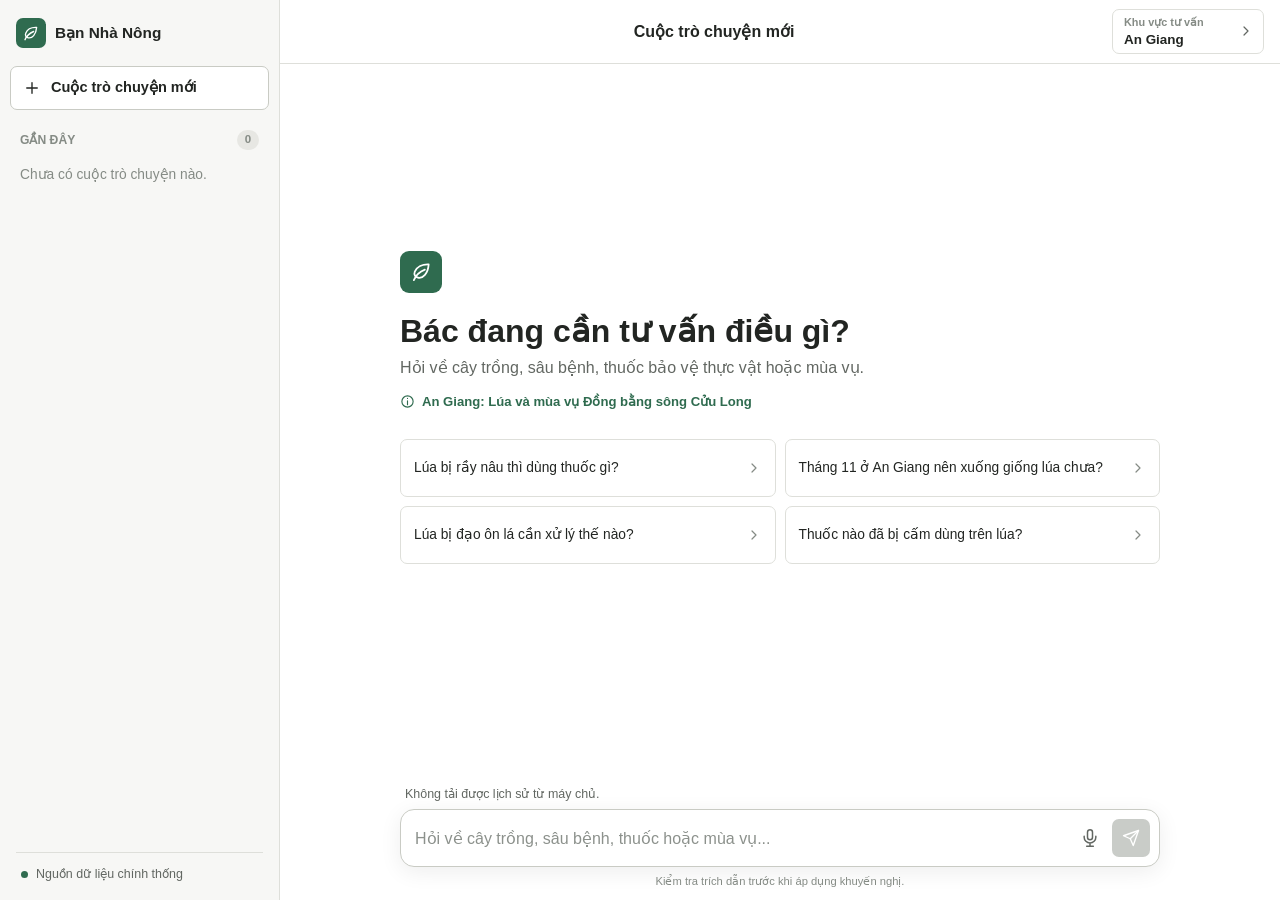
==== app/web/index.html @ ebe7b95b "Bạn Nhà Nông — public snapshot (code only; dữ liệu private phân phối riêng)" ====
<!doctype html>
<html lang="vi" data-region="an_giang">
<head>
  <meta charset="utf-8" />
  <meta name="viewport" content="width=device-width, initial-scale=1, viewport-fit=cover" />
  <meta name="theme-color" content="#ffffff" />
  <meta name="description" content="Bạn Nhà Nông - trợ lý nông nghiệp dựa trên nguồn chính thống." />
  <title>Bạn Nhà Nông</title>
  <link rel="manifest" href="manifest.webmanifest" />
  <link rel="icon" href="icon.svg" type="image/svg+xml" />
  <link rel="stylesheet" href="app.css" />
</head>
<body>
  <svg class="icon-sprite" aria-hidden="true">
    <symbol id="icon-panel" viewBox="0 0 24 24"><rect x="3" y="3" width="18" height="18" rx="2"/><path d="M9 3v18"/></symbol>
    <symbol id="icon-plus" viewBox="0 0 24 24"><path d="M12 5v14M5 12h14"/></symbol>
    <symbol id="icon-close" viewBox="0 0 24 24"><path d="m6 6 12 12M18 6 6 18"/></symbol>
    <symbol id="icon-edit" viewBox="0 0 24 24"><path d="M12 20h9"/><path d="M16.5 3.5a2.1 2.1 0 0 1 3 3L8 18l-4 1 1-4Z"/></symbol>
    <symbol id="icon-trash" viewBox="0 0 24 24"><path d="M3 6h18M8 6V4h8v2M19 6l-1 14H6L5 6M10 11v5M14 11v5"/></symbol>
    <symbol id="icon-chevron" viewBox="0 0 24 24"><path d="m9 18 6-6-6-6"/></symbol>
    <symbol id="icon-check" viewBox="0 0 24 24"><path d="m5 12 4 4L19 6"/></symbol>
    <symbol id="icon-send" viewBox="0 0 24 24"><path d="m22 2-7 20-4-9-9-4Z"/><path d="M22 2 11 13"/></symbol>
    <symbol id="icon-mic" viewBox="0 0 24 24"><rect x="9" y="2" width="6" height="12" rx="3"/><path d="M5 10v1a7 7 0 0 0 14 0v-1M12 18v4M8 22h8"/></symbol>
    <symbol id="icon-clock" viewBox="0 0 24 24"><circle cx="12" cy="12" r="9"/><path d="M12 7v5l3 2"/></symbol>
    <symbol id="icon-external" viewBox="0 0 24 24"><path d="M14 4h6v6M20 4 10 14"/><path d="M18 13v6a1 1 0 0 1-1 1H5a1 1 0 0 1-1-1V7a1 1 0 0 1 1-1h6"/></symbol>
    <symbol id="icon-more" viewBox="0 0 24 24"><circle cx="5" cy="12" r="1" fill="currentColor" stroke="none"/><circle cx="12" cy="12" r="1" fill="currentColor" stroke="none"/><circle cx="19" cy="12" r="1" fill="currentColor" stroke="none"/></symbol>
    <symbol id="icon-leaf" viewBox="0 0 24 24"><path d="M19.5 4.5C13 4.2 7.1 7 5 12.2c-1.2 3 .4 5.6 3.3 6.2 5.2 1.1 10.5-4.3 11.2-13.9Z"/><path d="M4 21c2.2-5.3 6-8.8 11.5-11"/></symbol>
    <symbol id="icon-info" viewBox="0 0 24 24"><circle cx="12" cy="12" r="9"/><path d="M12 11v6M12 7h.01"/></symbol>
    <symbol id="icon-stop" viewBox="0 0 24 24"><rect x="7" y="7" width="10" height="10" rx="1" fill="currentColor" stroke="none"/></symbol>
  </svg>

  <div class="app-shell">
    <aside class="sidebar" id="sidebar" aria-label="Lịch sử trò chuyện">
      <div class="sidebar-head">
        <a class="brand" href="#" id="brandHome" aria-label="Bạn Nhà Nông - trang chính">
          <span class="brand-mark"><svg><use href="#icon-leaf"></use></svg></span>
          <span>Bạn Nhà Nông</span>
        </a>
        <button class="icon-btn sidebar-close" id="sidebarClose" type="button" aria-label="Đóng lịch sử" title="Đóng">
          <svg><use href="#icon-close"></use></svg>
        </button>
      </div>

      <button type="button" class="new-chat-btn" id="newChatBtn">
        <svg><use href="#icon-plus"></use></svg>
        <span>Cuộc trò chuyện mới</span>
      </button>

      <div class="history-head">
        <span>Gần đây</span>
        <span class="history-count" id="historyCount">0</span>
      </div>
      <nav class="conversation-list" id="conversationList" aria-label="Các cuộc trò chuyện đã lưu"></nav>

      <div class="sidebar-foot">
        <span class="source-dot" aria-hidden="true"></span>
        <span>Nguồn dữ liệu chính thống</span>
      </div>
    </aside>
    <button class="sidebar-scrim" id="sidebarScrim" type="button" aria-label="Đóng lịch sử" tabindex="-1"></button>

    <section class="main-panel">
      <header class="chat-header">
        <button class="icon-btn sidebar-open" id="sidebarOpen" type="button" aria-label="Mở lịch sử" title="Lịch sử trò chuyện">
          <svg><use href="#icon-panel"></use></svg>
        </button>

        <div class="title-wrap">
          <button class="conversation-title-btn" id="conversationTitleBtn" type="button" title="Đổi tên cuộc trò chuyện">
            <span id="conversationTitle">Cuộc trò chuyện mới</span>
            <svg><use href="#icon-edit"></use></svg>
          </button>
          <form class="title-edit" id="titleEdit" hidden>
            <label class="sr-only" for="titleInput">Tên cuộc trò chuyện</label>
            <input id="titleInput" maxlength="60" autocomplete="off" />
            <button class="icon-btn" type="submit" aria-label="Lưu tên"><svg><use href="#icon-check"></use></svg></button>
          </form>
        </div>

        <details class="region-menu" id="regionMenu">
          <summary aria-label="Chọn khu vực tư vấn">
            <span class="region-summary-copy">
              <span class="region-label">Khu vực tư vấn</span>
              <strong id="regionName">An Giang</strong>
            </span>
            <svg><use href="#icon-chevron"></use></svg>
          </summary>
          <div class="region-popover">
            <div class="popover-title">
              <svg><use href="#icon-info"></use></svg>
              <div>
                <strong>Khu vực tư vấn</strong>
                <p>Dùng để chọn đúng cây trồng, mùa vụ và nguồn địa phương.</p>
              </div>
            </div>
            <div class="region-options" role="radiogroup" aria-label="Khu vực tư vấn">
              <button type="button" class="region-option is-active" data-region-btn="an_giang" role="radio" aria-checked="true">
                <span><strong>An Giang</strong><small>Lúa và mùa vụ Đồng bằng sông Cửu Long</small></span>
                <svg><use href="#icon-check"></use></svg>
              </button>
              <button type="button" class="region-option" data-region-btn="dak_lak" role="radio" aria-checked="false">
                <span><strong>Đắk Lắk</strong><small>Cà phê, sầu riêng và mùa vụ Tây Nguyên</small></span>
                <svg><use href="#icon-check"></use></svg>
              </button>
            </div>
          </div>
        </details>
      </header>

      <main class="chat" id="chat" aria-live="polite" aria-label="Hội thoại với trợ lý"></main>

      <footer class="composer-wrap">
        <p class="status-line" id="statusLine" role="status" aria-live="polite"></p>
        <form class="composer" id="composer">
          <label class="sr-only" for="textInput">Nhập câu hỏi</label>
          <textarea id="textInput" rows="1" maxlength="2000" placeholder="Hỏi về cây trồng, sâu bệnh, thuốc hoặc mùa vụ..." autocomplete="off"></textarea>
          <div class="composer-actions">
            <button type="button" id="micBtn" class="composer-icon-btn" aria-label="Giữ để nói" title="Giữ để nói">
              <svg class="mic-default"><use href="#icon-mic"></use></svg>
              <svg class="mic-recording"><use href="#icon-stop"></use></svg>
            </button>
            <button type="submit" id="sendTextBtn" class="send-btn" aria-label="Gửi câu hỏi" title="Gửi">
              <svg><use href="#icon-send"></use></svg>
            </button>
          </div>
        </form>
        <p class="composer-note">Kiểm tra trích dẫn trước khi áp dụng khuyến nghị.</p>
      </footer>
    </section>
  </div>

  <script src="app.js"></script>
</body>
</html>
---- app/web/app.css ----
:root {
  --bg: #ffffff;
  --sidebar: #f7f7f5;
  --surface: #ffffff;
  --surface-hover: #efefec;
  --surface-active: #e8e8e4;
  --text: #222522;
  --text-soft: #626762;
  --text-faint: #858b85;
  --border: #dedfda;
  --border-strong: #c9cbc4;
  --accent: #2f6b4f;
  --accent-hover: #25563f;
  --accent-soft: #e7f0ea;
  --danger: #a33a32;
  --danger-soft: #faeeec;
  --warning: #8a5b18;
  --warning-soft: #fbf4e5;
  --sidebar-width: 280px;
  --content-width: 760px;
  --font: -apple-system, BlinkMacSystemFont, "Segoe UI", Roboto, "Noto Sans", Arial, sans-serif;
  color-scheme: light;
}

* { box-sizing: border-box; }

html,
body { height: 100%; }

body {
  margin: 0;
  overflow: hidden;
  background: var(--bg);
  color: var(--text);
  font-family: var(--font);
  font-size: 16px;
  line-height: 1.5;
  letter-spacing: 0;
  -webkit-tap-highlight-color: transparent;
}

button,
textarea,
input { font: inherit; }

button { color: inherit; }

button,
summary { -webkit-tap-highlight-color: transparent; }

:focus-visible {
  outline: 2px solid var(--accent);
  outline-offset: 2px;
}

[hidden] { display: none !important; }

.sr-only {
  position: absolute;
  width: 1px;
  height: 1px;
  padding: 0;
  margin: -1px;
  overflow: hidden;
  clip: rect(0, 0, 0, 0);
  white-space: nowrap;
  border: 0;
}

.icon-sprite {
  position: absolute;
  width: 0;
  height: 0;
  overflow: hidden;
}

svg {
  width: 20px;
  height: 20px;
  fill: none;
  stroke: currentColor;
  stroke-width: 1.8;
  stroke-linecap: round;
  stroke-linejoin: round;
}

.app-shell {
  display: grid;
  grid-template-columns: var(--sidebar-width) minmax(0, 1fr);
  height: 100dvh;
  min-height: 0;
}

/* Sidebar */

.sidebar {
  z-index: 30;
  display: flex;
  min-width: 0;
  flex-direction: column;
  background: var(--sidebar);
  border-right: 1px solid var(--border);
  padding: 12px 10px;
}

.sidebar-head {
  display: flex;
  height: 42px;
  align-items: center;
  justify-content: space-between;
  padding: 0 6px;
}

.brand {
  display: flex;
  min-width: 0;
  align-items: center;
  gap: 9px;
  color: var(--text);
  font-size: 0.96rem;
  font-weight: 700;
  text-decoration: none;
}

.brand-mark {
  display: grid;
  width: 30px;
  height: 30px;
  flex: none;
  place-items: center;
  border-radius: 7px;
  background: var(--accent);
  color: white;
}

.brand-mark svg { width: 18px; height: 18px; }

.icon-btn,
.composer-icon-btn,
.send-btn {
  display: inline-grid;
  width: 38px;
  height: 38px;
  flex: none;
  cursor: pointer;
  place-items: center;
  border: 0;
  border-radius: 7px;
  background: transparent;
}

.icon-btn:hover,
.composer-icon-btn:hover { background: var(--surface-hover); }

.sidebar-close { display: none; }

.new-chat-btn {
  display: flex;
  width: 100%;
  min-height: 44px;
  align-items: center;
  gap: 10px;
  margin: 12px 0 20px;
  padding: 0 12px;
  cursor: pointer;
  border: 1px solid var(--border-strong);
  border-radius: 7px;
  background: var(--surface);
  font-size: 0.91rem;
  font-weight: 650;
}

.new-chat-btn:hover { background: var(--surface-hover); }
.new-chat-btn svg { width: 18px; height: 18px; }

.history-head {
  display: flex;
  align-items: center;
  justify-content: space-between;
  padding: 0 10px 7px;
  color: var(--text-faint);
  font-size: 0.76rem;
  font-weight: 700;
  text-transform: uppercase;
}

.history-count {
  display: inline-grid;
  min-width: 22px;
  height: 20px;
  place-items: center;
  border-radius: 10px;
  background: #e7e7e3;
  font-size: 0.72rem;
}

.conversation-list {
  min-height: 0;
  flex: 1;
  overflow-y: auto;
  overscroll-behavior: contain;
}

.history-empty {
  margin: 8px 10px;
  color: var(--text-faint);
  font-size: 0.86rem;
}

.history-item {
  position: relative;
  display: flex;
  align-items: center;
  border-radius: 7px;
}

.history-item:hover { background: var(--surface-hover); }
.history-item.is-active { background: var(--surface-active); }

.history-main {
  min-width: 0;
  min-height: 42px;
  flex: 1;
  cursor: pointer;
  overflow: hidden;
  border: 0;
  background: transparent;
  padding: 0 38px 0 11px;
  text-align: left;
  text-overflow: ellipsis;
  white-space: nowrap;
  font-size: 0.88rem;
}

.history-more {
  position: absolute;
  right: 3px;
  width: 34px;
  height: 34px;
  opacity: 0;
}

.history-item:hover .history-more,
.history-item.is-active .history-more,
.history-more:focus-visible { opacity: 1; }

.history-menu {
  position: absolute;
  z-index: 5;
  top: 37px;
  right: 4px;
  width: 132px;
  padding: 5px;
  border: 1px solid var(--border);
  border-radius: 7px;
  background: white;
  box-shadow: 0 10px 30px rgb(0 0 0 / 10%);
}

.history-menu button {
  display: flex;
  width: 100%;
  align-items: center;
  gap: 8px;
  cursor: pointer;
  border: 0;
  border-radius: 5px;
  background: transparent;
  padding: 8px;
  text-align: left;
  font-size: 0.84rem;
}

.history-menu button:hover { background: var(--surface-hover); }
.history-menu button:last-child { color: var(--danger); }
.history-menu svg { width: 16px; height: 16px; }

.sidebar-foot {
  display: flex;
  align-items: center;
  gap: 8px;
  margin: 10px 6px 0;
  padding: 12px 5px 4px;
  border-top: 1px solid var(--border);
  color: var(--text-soft);
  font-size: 0.78rem;
}

.source-dot {
  width: 7px;
  height: 7px;
  border-radius: 50%;
  background: var(--accent);
}

.sidebar-scrim { display: none; }

/* Header */

.main-panel {
  display: grid;
  min-width: 0;
  min-height: 0;
  grid-template-rows: auto minmax(0, 1fr) auto;
  background: var(--bg);
}

.chat-header {
  position: relative;
  z-index: 20;
  display: grid;
  min-height: 64px;
  grid-template-columns: 42px minmax(0, 1fr) auto;
  align-items: center;
  gap: 8px;
  padding: 8px 16px;
  border-bottom: 1px solid var(--border);
  background: rgb(255 255 255 / 96%);
}

.sidebar-open { visibility: hidden; }

.title-wrap {
  min-width: 0;
  justify-self: center;
}

.conversation-title-btn {
  display: flex;
  max-width: min(42vw, 500px);
  align-items: center;
  gap: 7px;
  cursor: pointer;
  border: 0;
  background: transparent;
  padding: 7px 8px;
  border-radius: 7px;
  font-weight: 650;
}

.conversation-title-btn:hover { background: var(--surface-hover); }

.conversation-title-btn span {
  overflow: hidden;
  text-overflow: ellipsis;
  white-space: nowrap;
}

.conversation-title-btn svg {
  width: 15px;
  height: 15px;
  flex: none;
  color: var(--text-faint);
  opacity: 0;
}

.conversation-title-btn:hover svg,
.conversation-title-btn:focus-visible svg { opacity: 1; }

.title-edit {
  display: flex;
  align-items: center;
  gap: 4px;
}

.title-edit input {
  width: min(42vw, 400px);
  min-width: 160px;
  border: 1px solid var(--border-strong);
  border-radius: 6px;
  padding: 7px 9px;
  color: var(--text);
  background: white;
}

.title-edit .icon-btn { width: 34px; height: 34px; color: var(--accent); }

.region-menu {
  position: relative;
  justify-self: end;
}

.region-menu summary {
  display: flex;
  min-width: 152px;
  align-items: center;
  justify-content: space-between;
  gap: 10px;
  padding: 6px 9px 6px 11px;
  cursor: pointer;
  list-style: none;
  border: 1px solid var(--border);
  border-radius: 7px;
  background: white;
}

.region-menu summary::-webkit-details-marker { display: none; }
.region-menu[open] summary { border-color: var(--border-strong); }
.region-menu[open] summary > svg { transform: rotate(90deg); }
.region-menu summary > svg { width: 16px; height: 16px; color: var(--text-soft); transition: transform 150ms ease; }

.region-summary-copy { display: flex; flex-direction: column; line-height: 1.15; }
.region-label { margin-bottom: 3px; color: var(--text-faint); font-size: 0.68rem; font-weight: 600; }
.region-summary-copy strong { font-size: 0.84rem; }

.region-popover {
  position: absolute;
  top: calc(100% + 8px);
  right: 0;
  width: min(360px, calc(100vw - 24px));
  padding: 14px;
  border: 1px solid var(--border);
  border-radius: 8px;
  background: white;
  box-shadow: 0 16px 50px rgb(0 0 0 / 12%);
}

.popover-title {
  display: flex;
  gap: 10px;
  padding: 1px 2px 12px;
  border-bottom: 1px solid var(--border);
}

.popover-title > svg { width: 18px; height: 18px; flex: none; margin-top: 2px; color: var(--accent); }
.popover-title strong { font-size: 0.92rem; }
.popover-title p { margin: 2px 0 0; color: var(--text-soft); font-size: 0.8rem; line-height: 1.4; }
.region-options { padding-top: 7px; }

.region-option {
  display: flex;
  width: 100%;
  align-items: center;
  justify-content: space-between;
  gap: 12px;
  cursor: pointer;
  border: 0;
  border-radius: 6px;
  background: transparent;
  padding: 10px;
  text-align: left;
}

.region-option:hover { background: var(--surface-hover); }
.region-option > span { display: flex; min-width: 0; flex-direction: column; }
.region-option strong { font-size: 0.9rem; }
.region-option small { margin-top: 2px; color: var(--text-soft); font-size: 0.77rem; }
.region-option > svg { visibility: hidden; width: 18px; height: 18px; flex: none; color: var(--accent); }
.region-option.is-active > svg { visibility: visible; }

/* Conversation */

.chat {
  min-height: 0;
  overflow-y: auto;
  overscroll-behavior: contain;
  scroll-behavior: smooth;
}

.empty-state {
  display: flex;
  width: min(var(--content-width), calc(100% - 40px));
  min-height: 100%;
  flex-direction: column;
  justify-content: center;
  margin: 0 auto;
  padding: 48px 0 80px;
}

.empty-brand {
  display: grid;
  width: 42px;
  height: 42px;
  place-items: center;
  border-radius: 9px;
  background: var(--accent);
  color: white;
}

.empty-brand svg { width: 23px; height: 23px; }

.empty-state h1 {
  margin: 18px 0 5px;
  font-size: clamp(1.55rem, 3vw, 2rem);
  line-height: 1.25;
  letter-spacing: 0;
}

.empty-state > p { margin: 0; color: var(--text-soft); }

.empty-region-context {
  display: inline-flex;
  align-items: center;
  align-self: flex-start;
  gap: 7px;
  margin-top: 12px;
  color: var(--accent);
  font-size: 0.82rem;
  font-weight: 650;
}

.empty-region-context svg { width: 15px; height: 15px; }

.suggestions {
  display: grid;
  grid-template-columns: repeat(2, minmax(0, 1fr));
  gap: 9px;
  margin-top: 28px;
}

.suggestion-btn {
  display: flex;
  min-height: 58px;
  align-items: center;
  justify-content: space-between;
  gap: 10px;
  cursor: pointer;
  border: 1px solid var(--border);
  border-radius: 7px;
  background: white;
  padding: 11px 13px;
  text-align: left;
  font-size: 0.86rem;
  line-height: 1.35;
}

.suggestion-btn:hover { border-color: var(--border-strong); background: var(--sidebar); }
.suggestion-btn svg { width: 16px; height: 16px; flex: none; color: var(--text-faint); }

.thread {
  width: min(var(--content-width), calc(100% - 40px));
  margin: 0 auto;
  padding: 34px 0 64px;
}

.exchange { margin-bottom: 34px; }

.user-row {
  display: flex;
  flex-direction: column;
  align-items: flex-end;
}

.user-bubble {
  max-width: min(86%, 620px);
  margin: 0;
  padding: 10px 14px;
  border-radius: 16px 16px 4px 16px;
  background: #eeeeeb;
  white-space: pre-wrap;
  overflow-wrap: anywhere;
}

.message-tools {
  display: flex;
  min-height: 32px;
  align-items: center;
  gap: 2px;
  margin-top: 3px;
  opacity: 0;
  transition: opacity 120ms ease;
}

.user-row:hover .message-tools,
.message-tools:focus-within { opacity: 1; }

.message-tool {
  display: inline-flex;
  min-height: 30px;
  align-items: center;
  gap: 5px;
  cursor: pointer;
  border: 0;
  border-radius: 6px;
  background: transparent;
  padding: 5px 7px;
  color: var(--text-soft);
  font-size: 0.75rem;
}

.message-tool:hover { background: var(--surface-hover); color: var(--text); }
.message-tool svg { width: 15px; height: 15px; }

.revision-panel {
  width: min(86%, 620px);
  margin-top: 5px;
  padding: 10px 12px;
  border: 1px solid var(--border);
  border-radius: 7px;
  background: var(--sidebar);
  color: var(--text-soft);
  font-size: 0.8rem;
}

.revision-panel strong { display: block; margin-bottom: 6px; color: var(--text); }
.revision-panel p { margin: 6px 0 0; padding-top: 6px; border-top: 1px solid var(--border); white-space: pre-wrap; }

.edit-message-form {
  width: min(86%, 620px);
}

.edit-message-form textarea {
  display: block;
  width: 100%;
  min-height: 88px;
  resize: vertical;
  border: 1px solid var(--border-strong);
  border-radius: 8px;
  background: white;
  padding: 11px 12px;
  color: var(--text);
  line-height: 1.5;
}

.edit-actions { display: flex; justify-content: flex-end; gap: 7px; margin-top: 7px; }
.small-btn { cursor: pointer; border: 1px solid var(--border); border-radius: 6px; background: white; padding: 7px 11px; font-size: 0.82rem; font-weight: 650; }
.small-btn.primary { border-color: var(--accent); background: var(--accent); color: white; }

.assistant-row {
  margin-top: 14px;
  padding-left: 2px;
}

.assistant-label {
  display: flex;
  align-items: center;
  gap: 7px;
  margin-bottom: 8px;
  color: var(--text-soft);
  font-size: 0.78rem;
  font-weight: 700;
}

.assistant-mark {
  display: grid;
  width: 24px;
  height: 24px;
  place-items: center;
  border-radius: 6px;
  background: var(--accent);
  color: white;
}

.assistant-mark svg { width: 14px; height: 14px; }
.answer-text { margin: 0 0 14px; white-space: pre-line; overflow-wrap: anywhere; }

.answer-loading {
  display: flex;
  align-items: center;
  gap: 9px;
  color: var(--text-soft);
  font-size: 0.9rem;
}

.loading-dots { display: flex; gap: 4px; }
.loading-dots i { width: 5px; height: 5px; border-radius: 50%; background: var(--text-faint); animation: blink 1.1s infinite ease-in-out; }
.loading-dots i:nth-child(2) { animation-delay: 130ms; }
.loading-dots i:nth-child(3) { animation-delay: 260ms; }

@keyframes blink {
  0%, 70%, 100% { opacity: .25; transform: translateY(0); }
  35% { opacity: 1; transform: translateY(-2px); }
}

.result-list {
  overflow: hidden;
  margin: 14px 0;
  border: 1px solid var(--border);
  border-radius: 8px;
  background: var(--surface);
}

.result-head {
  display: flex;
  align-items: center;
  justify-content: space-between;
  padding: 9px 13px;
  border-bottom: 1px solid var(--border);
  background: var(--sidebar);
  color: var(--text-soft);
  font-size: 0.75rem;
  font-weight: 700;
  text-transform: uppercase;
}

.region-result-label { color: var(--accent); text-transform: none; }

.dose-row { padding: 13px; border-bottom: 1px solid var(--border); }
.dose-row:last-child { border-bottom: 0; }
.dose-product { margin: 0; font-size: 0.96rem; font-weight: 750; }
.dose-ai { margin: 3px 0 8px; color: var(--text-soft); font-size: 0.82rem; }
.dose-note { display: inline-flex; padding: 3px 7px; border-radius: 5px; background: var(--accent-soft); color: var(--accent); font-size: 0.74rem; font-weight: 700; }

.citation-list { display: flex; flex-wrap: wrap; gap: 7px; margin-top: 14px; }
.citation-link { display: inline-flex; max-width: 100%; align-items: center; gap: 6px; border: 1px solid var(--border); border-radius: 6px; padding: 6px 9px; color: var(--text-soft); text-decoration: none; font-size: 0.76rem; }
.citation-link:hover { border-color: var(--border-strong); color: var(--text); background: var(--sidebar); }
.citation-link span { overflow: hidden; text-overflow: ellipsis; white-space: nowrap; }
.citation-link svg { width: 14px; height: 14px; flex: none; }

.handoff-panel {
  margin-top: 14px;
  padding: 13px 14px;
  border-left: 3px solid var(--warning);
  border-radius: 0 7px 7px 0;
  background: var(--warning-soft);
}

.handoff-reason { margin: 0 0 10px; color: #59451f; font-size: 0.86rem; }
.handoff-btn { cursor: pointer; border: 1px solid #d9bd8e; border-radius: 6px; background: white; padding: 8px 11px; color: #59451f; font-size: 0.82rem; font-weight: 700; }
.handoff-btn:disabled { cursor: default; opacity: .65; }
.handoff-result { margin: 8px 0 0; color: #59451f; font-size: 0.78rem; font-weight: 650; }

.error-panel { display: flex; align-items: center; justify-content: space-between; gap: 12px; margin: 4px 0 0; padding: 10px 12px; border-radius: 7px; background: var(--danger-soft); color: var(--danger); font-size: 0.86rem; }
.error-panel .small-btn { flex: none; color: var(--danger); }

/* Composer */

.composer-wrap {
  z-index: 10;
  padding: 0 20px calc(10px + env(safe-area-inset-bottom));
  background: white;
}

.composer-wrap > * { width: min(var(--content-width), 100%); margin-left: auto; margin-right: auto; }

.status-line {
  min-height: 24px;
  margin-top: 0;
  margin-bottom: 2px;
  padding: 2px 5px;
  color: var(--text-soft);
  font-size: 0.78rem;
}

.composer {
  display: flex;
  min-height: 58px;
  align-items: flex-end;
  gap: 8px;
  padding: 9px 9px 9px 14px;
  border: 1px solid var(--border-strong);
  border-radius: 14px;
  background: white;
  box-shadow: 0 5px 22px rgb(0 0 0 / 7%);
}

.composer:focus-within { border-color: #9ca49d; box-shadow: 0 5px 24px rgb(0 0 0 / 9%); }

.composer textarea {
  min-width: 0;
  max-height: 160px;
  min-height: 38px;
  flex: 1;
  resize: none;
  overflow-y: auto;
  border: 0;
  outline: 0;
  background: transparent;
  padding: 8px 0 5px;
  color: var(--text);
  line-height: 1.45;
}

.composer textarea::placeholder { color: #8c918c; }
.composer-actions { display: flex; flex: none; align-items: center; gap: 3px; }
.composer-icon-btn { width: 38px; height: 38px; color: var(--text-soft); }
.composer-icon-btn.is-recording { background: var(--danger-soft); color: var(--danger); }
.mic-recording { display: none; }
.composer-icon-btn.is-recording .mic-default { display: none; }
.composer-icon-btn.is-recording .mic-recording { display: block; }
.send-btn { width: 38px; height: 38px; background: var(--accent); color: white; }
.send-btn:hover { background: var(--accent-hover); }
.send-btn:disabled { cursor: default; background: #c9ccc8; }
.send-btn svg { width: 18px; height: 18px; }

.composer-note { margin-top: 6px; margin-bottom: 0; color: var(--text-faint); text-align: center; font-size: 0.7rem; }

@media (prefers-reduced-motion: reduce) {
  *, *::before, *::after { scroll-behavior: auto !important; animation-duration: .01ms !important; animation-iteration-count: 1 !important; transition-duration: .01ms !important; }
}

@media (max-width: 820px) {
  .app-shell { display: block; }
  .sidebar {
    position: fixed;
    inset: 0 auto 0 0;
    width: min(var(--sidebar-width), calc(100vw - 54px));
    transform: translateX(-105%);
    transition: transform 180ms ease;
    box-shadow: 14px 0 45px rgb(0 0 0 / 16%);
  }
  body.sidebar-visible .sidebar { transform: translateX(0); }
  .sidebar-close { display: inline-grid; }
  .sidebar-scrim {
    position: fixed;
    z-index: 25;
    inset: 0;
    width: 100%;
    height: 100%;
    cursor: pointer;
    border: 0;
    background: rgb(0 0 0 / 28%);
    opacity: 0;
    pointer-events: none;
    transition: opacity 180ms ease;
  }
  body.sidebar-visible .sidebar-scrim { display: block; opacity: 1; pointer-events: auto; }
  .main-panel { height: 100dvh; }
  .sidebar-open { visibility: visible; }
  .chat-header { grid-template-columns: 42px minmax(0, 1fr) auto; padding-left: 9px; padding-right: 10px; }
  .conversation-title-btn { max-width: 34vw; }
  .title-edit input { width: 30vw; min-width: 120px; }
  .region-menu summary { min-width: 132px; }
  .region-menu .region-label { display: none; }
  .thread,
  .empty-state { width: min(var(--content-width), calc(100% - 28px)); }
  .composer-wrap { padding-left: 14px; padding-right: 14px; }
}

@media (max-width: 560px) {
  .chat-header { min-height: 58px; }
  .conversation-title-btn { max-width: 28vw; padding-left: 3px; padding-right: 3px; font-size: .88rem; }
  .conversation-title-btn svg { display: none; }
  .region-menu summary { min-width: 142px; padding: 7px 8px; }
  .region-summary-copy strong { max-width: 108px; overflow: hidden; text-overflow: ellipsis; white-space: nowrap; font-size: .79rem; }
  .region-summary-copy strong::before { content: "Khu vực: "; color: var(--text-soft); font-weight: 500; }
  .empty-state { justify-content: flex-start; padding-top: min(18vh, 110px); }
  .empty-state h1 { font-size: 1.5rem; }
  .suggestions { grid-template-columns: 1fr; margin-top: 22px; }
  .suggestion-btn { min-height: 52px; }
  .thread { padding-top: 24px; padding-bottom: 44px; }
  .exchange { margin-bottom: 28px; }
  .user-bubble,
  .edit-message-form,
  .revision-panel { max-width: 92%; width: auto; }
  .message-tools { opacity: 1; }
  .assistant-row { margin-top: 11px; }
  .composer-wrap { padding-left: 10px; padding-right: 10px; }
  .composer { border-radius: 12px; padding-left: 12px; }
  .composer-note { font-size: .66rem; }
}

@media (max-width: 380px) {
  .conversation-title-btn { display: none; }
  .title-wrap { justify-self: start; }
  .chat-header { grid-template-columns: 42px 1fr auto; }
  .region-menu summary { min-width: 136px; }
}
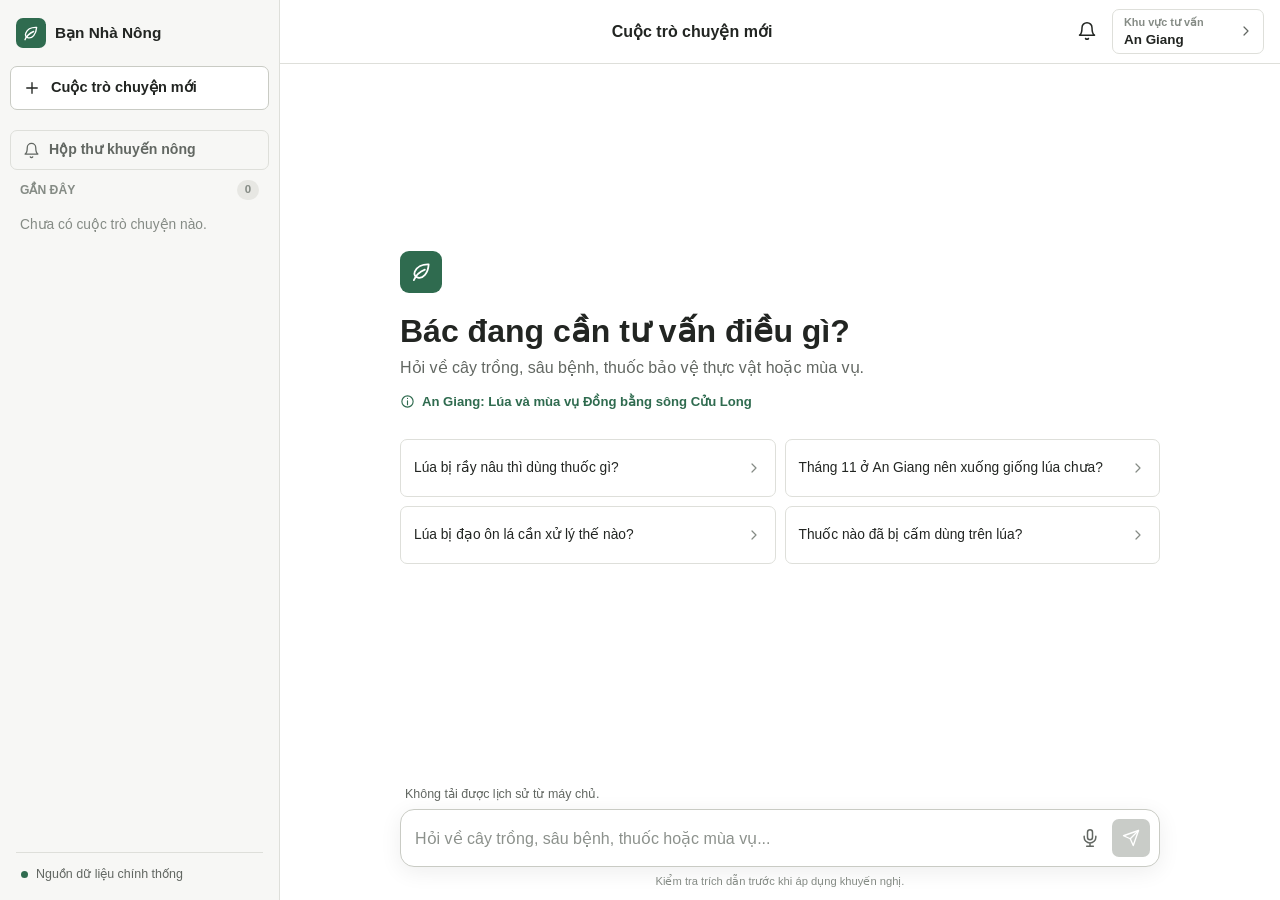
==== commit d4ddf734: "Handoff cán bộ khuyến nông: form + dashboard /officer + notify + alert dịch bệnh - Form gửi cán bộ (" ====
--- a/app/web/index.html
+++ b/app/web/index.html
@@ -26,7 +26,10 @@
     <symbol id="icon-more" viewBox="0 0 24 24"><circle cx="5" cy="12" r="1" fill="currentColor" stroke="none"/><circle cx="12" cy="12" r="1" fill="currentColor" stroke="none"/><circle cx="19" cy="12" r="1" fill="currentColor" stroke="none"/></symbol>
     <symbol id="icon-leaf" viewBox="0 0 24 24"><path d="M19.5 4.5C13 4.2 7.1 7 5 12.2c-1.2 3 .4 5.6 3.3 6.2 5.2 1.1 10.5-4.3 11.2-13.9Z"/><path d="M4 21c2.2-5.3 6-8.8 11.5-11"/></symbol>
     <symbol id="icon-info" viewBox="0 0 24 24"><circle cx="12" cy="12" r="9"/><path d="M12 11v6M12 7h.01"/></symbol>
+    <symbol id="icon-volume" viewBox="0 0 24 24"><path d="M11 5 6 9H3v6h3l5 4Z"/><path d="M15 9.5a4 4 0 0 1 0 5M18 7a7 7 0 0 1 0 10"/></symbol>
     <symbol id="icon-stop" viewBox="0 0 24 24"><rect x="7" y="7" width="10" height="10" rx="1" fill="currentColor" stroke="none"/></symbol>
+    <symbol id="icon-bell" viewBox="0 0 24 24"><path d="M18 8A6 6 0 0 0 6 8c0 7-3 9-3 9h18s-3-2-3-9"/><path d="M13.73 21a2 2 0 0 1-3.46 0"/></symbol>
+    <symbol id="icon-search" viewBox="0 0 24 24"><circle cx="11" cy="11" r="8"/><path d="m21 21-4.3-4.3"/></symbol>
   </svg>
 
   <div class="app-shell">
@@ -46,6 +49,12 @@
         <span>Cuộc trò chuyện mới</span>
       </button>
 
+      <button type="button" class="inbox-sidebar-btn" id="inboxSidebarBtn" aria-label="Hộp thư khuyến nông">
+        <svg><use href="#icon-bell"></use></svg>
+        <span class="inbox-sidebar-label">Hộp thư khuyến nông</span>
+        <span class="inbox-sidebar-badge" id="inboxSidebarBadge" hidden>0</span>
+      </button>
+
       <div class="history-head">
         <span>Gần đây</span>
         <span class="history-count" id="historyCount">0</span>
@@ -59,7 +68,7 @@
     </aside>
     <button class="sidebar-scrim" id="sidebarScrim" type="button" aria-label="Đóng lịch sử" tabindex="-1"></button>
 
-    <section class="main-panel">
+    <section class="main-panel" id="mainPanel">
       <header class="chat-header">
         <button class="icon-btn sidebar-open" id="sidebarOpen" type="button" aria-label="Mở lịch sử" title="Lịch sử trò chuyện">
           <svg><use href="#icon-panel"></use></svg>
@@ -77,45 +86,53 @@
           </form>
         </div>
 
-        <details class="region-menu" id="regionMenu">
-          <summary aria-label="Chọn khu vực tư vấn">
-            <span class="region-summary-copy">
-              <span class="region-label">Khu vực tư vấn</span>
-              <strong id="regionName">An Giang</strong>
-            </span>
-            <svg><use href="#icon-chevron"></use></svg>
-          </summary>
-          <div class="region-popover">
-            <div class="popover-title">
-              <svg><use href="#icon-info"></use></svg>
-              <div>
-                <strong>Khu vực tư vấn</strong>
-                <p>Dùng để chọn đúng cây trồng, mùa vụ và nguồn địa phương.</p>
+        <div class="header-right">
+          <div class="notif-wrap" id="notifWrap">
+            <button class="icon-btn notif-btn" id="notifBtn" type="button" aria-label="Câu hỏi gửi cán bộ khuyến nông" aria-expanded="false" title="Hộp thư khuyến nông">
+              <svg><use href="#icon-bell"></use></svg>
+              <span class="notif-badge" id="notifBadge" hidden>0</span>
+            </button>
+          </div>
+          <details class="region-menu" id="regionMenu">
+            <summary aria-label="Chọn khu vực tư vấn">
+              <span class="region-summary-copy">
+                <span class="region-label">Khu vực tư vấn</span>
+                <strong id="regionName">An Giang</strong>
+              </span>
+              <svg><use href="#icon-chevron"></use></svg>
+            </summary>
+            <div class="region-popover">
+              <div class="popover-title">
+                <svg><use href="#icon-info"></use></svg>
+                <div>
+                  <strong>Khu vực tư vấn</strong>
+                  <p>Dùng để chọn đúng cây trồng, mùa vụ và nguồn địa phương.</p>
+                </div>
+              </div>
+              <div class="region-options" role="radiogroup" aria-label="Khu vực tư vấn">
+                <button type="button" class="region-option is-active" data-region-btn="an_giang" role="radio" aria-checked="true">
+                  <span><strong>An Giang</strong><small>Lúa và mùa vụ Đồng bằng sông Cửu Long</small></span>
+                  <svg><use href="#icon-check"></use></svg>
+                </button>
+                <button type="button" class="region-option" data-region-btn="dak_lak" role="radio" aria-checked="false">
+                  <span><strong>Đắk Lắk</strong><small>Cà phê, sầu riêng và mùa vụ Tây Nguyên</small></span>
+                  <svg><use href="#icon-check"></use></svg>
+                </button>
               </div>
             </div>
-            <div class="region-options" role="radiogroup" aria-label="Khu vực tư vấn">
-              <button type="button" class="region-option is-active" data-region-btn="an_giang" role="radio" aria-checked="true">
-                <span><strong>An Giang</strong><small>Lúa và mùa vụ Đồng bằng sông Cửu Long</small></span>
-                <svg><use href="#icon-check"></use></svg>
-              </button>
-              <button type="button" class="region-option" data-region-btn="dak_lak" role="radio" aria-checked="false">
-                <span><strong>Đắk Lắk</strong><small>Cà phê, sầu riêng và mùa vụ Tây Nguyên</small></span>
-                <svg><use href="#icon-check"></use></svg>
-              </button>
-            </div>
-          </div>
-        </details>
+          </details>
+        </div>
       </header>
 
       <main class="chat" id="chat" aria-live="polite" aria-label="Hội thoại với trợ lý"></main>
 
-      <footer class="composer-wrap">
+      <footer class="composer-wrap" id="composerWrap">
         <p class="status-line" id="statusLine" role="status" aria-live="polite"></p>
         <form class="composer" id="composer">
           <label class="sr-only" for="textInput">Nhập câu hỏi</label>
           <textarea id="textInput" rows="1" maxlength="2000" placeholder="Hỏi về cây trồng, sâu bệnh, thuốc hoặc mùa vụ..." autocomplete="off"></textarea>
           <div class="composer-actions">
-            <button type="button" id="micBtn" class="composer-icon-btn" aria-label="Giữ để nói" title="Giữ để nói">
+            <button type="button" id="micBtn" class="composer-icon-btn" aria-label="Bắt đầu ghi âm" aria-pressed="false" title="Nhấn để nói">
               <svg class="mic-default"><use href="#icon-mic"></use></svg>
               <svg class="mic-recording"><use href="#icon-stop"></use></svg>
             </button>
--- a/app/web/app.css
+++ b/app/web/app.css
@@ -697,6 +697,25 @@
 .citation-link span { overflow: hidden; text-overflow: ellipsis; white-space: nowrap; }
 .citation-link svg { width: 14px; height: 14px; flex: none; }
 
+.answer-actions { display: flex; margin-top: 12px; }
+.answer-speech-btn {
+  display: inline-flex;
+  min-height: 34px;
+  align-items: center;
+  gap: 7px;
+  cursor: pointer;
+  border: 1px solid var(--border);
+  border-radius: 7px;
+  background: white;
+  padding: 7px 10px;
+  color: var(--text-soft);
+  font-size: 0.78rem;
+  font-weight: 650;
+}
+.answer-speech-btn:hover { border-color: var(--border-strong); background: var(--sidebar); color: var(--text); }
+.answer-speech-btn.is-speaking { border-color: var(--accent); background: var(--accent-soft); color: var(--accent); }
+.answer-speech-btn svg { width: 16px; height: 16px; flex: none; }
+
 .handoff-panel {
   margin-top: 14px;
   padding: 13px 14px;
@@ -712,6 +731,377 @@
 
 .error-panel { display: flex; align-items: center; justify-content: space-between; gap: 12px; margin: 4px 0 0; padding: 10px 12px; border-radius: 7px; background: var(--danger-soft); color: var(--danger); font-size: 0.86rem; }
 .error-panel .small-btn { flex: none; color: var(--danger); }
+
+/* Handoff form */
+.handoff-form { display: flex; flex-direction: column; gap: 8px; margin-top: 10px; }
+.handoff-field { display: flex; flex-direction: column; gap: 3px; }
+.handoff-field > span { font-size: 0.78rem; font-weight: 650; color: #59451f; }
+.handoff-field input,
+.handoff-field textarea {
+  border: 1px solid #d9bd8e;
+  border-radius: 6px;
+  background: white;
+  padding: 7px 9px;
+  color: var(--text);
+  font-size: 0.86rem;
+  line-height: 1.5;
+}
+.handoff-field input:focus,
+.handoff-field textarea:focus { outline: 2px solid var(--warning); outline-offset: 2px; }
+.handoff-field textarea { resize: vertical; min-height: 64px; }
+.handoff-validation { margin: 2px 0 0; color: var(--danger); font-size: 0.78rem; font-weight: 650; }
+.handoff-sent { margin: 6px 0 0; color: #59451f; font-size: 0.84rem; font-weight: 650; line-height: 1.45; }
+
+/* Officer inline reply */
+.officer-reply { margin-top: 10px; padding: 10px 12px; border-radius: 7px; background: var(--accent-soft); border-left: 3px solid var(--accent); }
+.officer-reply-heading { margin: 0 0 7px; font-size: 0.78rem; font-weight: 700; color: var(--accent); }
+.officer-reply-text { margin: 0 0 5px; white-space: pre-wrap; overflow-wrap: anywhere; font-size: 0.9rem; }
+.officer-reply-by { margin: 0; font-size: 0.78rem; color: var(--text-soft); font-style: italic; }
+
+/* Handoff popup modal */
+.handoff-modal-overlay {
+  position: fixed;
+  inset: 0;
+  z-index: 100;
+  display: flex;
+  align-items: center;
+  justify-content: center;
+  padding: 20px;
+  background: rgb(0 0 0 / 42%);
+}
+
+.handoff-modal {
+  width: min(480px, 100%);
+  border-radius: 12px;
+  background: var(--surface);
+  padding: 24px;
+  box-shadow: 0 24px 64px rgb(0 0 0 / 20%);
+  border: 1px solid var(--border);
+}
+
+.handoff-modal-title { margin: 0 0 18px; font-size: 1.05rem; font-weight: 750; color: var(--accent); }
+.handoff-modal-section { padding: 10px 12px; border-radius: 7px; background: var(--sidebar); margin-bottom: 10px; }
+.handoff-modal-answer { background: var(--accent-soft); }
+.handoff-modal-label { margin: 0 0 5px; font-size: 0.74rem; font-weight: 700; text-transform: uppercase; color: var(--text-faint); letter-spacing: 0.04em; }
+.handoff-modal-text { margin: 0; white-space: pre-wrap; overflow-wrap: anywhere; font-size: 0.9rem; }
+.handoff-modal-by { margin: 5px 0 0; font-size: 0.78rem; color: var(--text-soft); font-style: italic; }
+.handoff-modal-close { display: block; width: 100%; margin-top: 18px; padding: 10px 11px; text-align: center; font-size: 0.9rem; }
+.handoff-modal-actions { display: flex; justify-content: flex-end; gap: 8px; margin-top: 14px; }
+
+/* Header right cluster (bell + region menu) */
+.header-right { display: flex; align-items: center; gap: 6px; }
+
+/* Notification bell button */
+.notif-wrap { position: relative; }
+.notif-btn { position: relative; }
+.notif-badge {
+  position: absolute;
+  top: 5px;
+  right: 5px;
+  min-width: 15px;
+  height: 15px;
+  padding: 0 3px;
+  border-radius: 8px;
+  background: var(--danger);
+  color: white;
+  font-size: 0.62rem;
+  font-weight: 750;
+  line-height: 15px;
+  text-align: center;
+  pointer-events: none;
+  animation: badge-pulse 2.4s ease-in-out infinite;
+}
+
+@keyframes badge-pulse {
+  0%, 100% { box-shadow: 0 0 0 0 rgb(163 58 50 / 0%); }
+  50% { box-shadow: 0 0 0 4px rgb(163 58 50 / 22%); }
+}
+
+/* Inbox sidebar button */
+.inbox-sidebar-btn {
+  display: flex;
+  width: 100%;
+  min-height: 40px;
+  align-items: center;
+  gap: 9px;
+  margin: 0 0 10px;
+  padding: 0 12px;
+  cursor: pointer;
+  border: 1px solid var(--border);
+  border-radius: 7px;
+  background: transparent;
+  font-size: 0.88rem;
+  font-weight: 600;
+  color: var(--text-soft);
+  text-align: left;
+}
+.inbox-sidebar-btn:hover { background: var(--surface-hover); color: var(--text); }
+.inbox-sidebar-btn.is-active { background: var(--accent-soft); color: var(--accent); border-color: transparent; }
+.inbox-sidebar-btn svg { width: 17px; height: 17px; flex: none; }
+.inbox-sidebar-label { flex: 1; }
+.inbox-sidebar-badge {
+  min-width: 20px;
+  height: 20px;
+  padding: 0 5px;
+  border-radius: 10px;
+  background: var(--danger);
+  color: white;
+  font-size: 0.68rem;
+  font-weight: 750;
+  line-height: 20px;
+  text-align: center;
+}
+
+/* Inbox view — hide composer when active */
+.main-panel.inbox-mode .composer-wrap { display: none; }
+
+/* Inbox list wrap */
+.inbox-wrap {
+  width: min(var(--content-width), calc(100% - 40px));
+  margin: 0 auto;
+  padding: 28px 0 80px;
+}
+.inbox-detail-wrap { padding-top: 18px; }
+
+.inbox-list-header { margin-bottom: 12px; }
+.inbox-title { margin: 0; font-size: 1.05rem; font-weight: 750; color: var(--text); }
+
+/* Search bar */
+.inbox-search-wrap {
+  position: relative;
+  display: flex;
+  align-items: center;
+  margin-bottom: 14px;
+  border: 1px solid var(--border);
+  border-radius: 8px;
+  background: var(--sidebar);
+  transition: border-color 120ms, box-shadow 120ms;
+}
+.inbox-search-wrap:focus-within {
+  border-color: var(--accent);
+  box-shadow: 0 0 0 2px rgb(47 107 79 / 10%);
+}
+.inbox-search-icon {
+  position: absolute;
+  left: 10px;
+  width: 16px;
+  height: 16px;
+  color: var(--text-faint);
+  pointer-events: none;
+  flex: none;
+}
+.inbox-search-input {
+  width: 100%;
+  padding: 9px 32px 9px 33px;
+  border: 0;
+  border-radius: 8px;
+  background: transparent;
+  font-size: 0.88rem;
+  color: var(--text);
+  outline: none;
+}
+.inbox-search-input::placeholder { color: var(--text-faint); }
+.inbox-search-clear {
+  position: absolute;
+  right: 5px;
+  display: flex;
+  width: 24px;
+  height: 24px;
+  align-items: center;
+  justify-content: center;
+  padding: 0;
+  cursor: pointer;
+  border: 0;
+  border-radius: 5px;
+  background: transparent;
+  color: var(--text-faint);
+}
+.inbox-search-clear:hover { background: var(--surface-hover); color: var(--text); }
+.inbox-search-clear svg { width: 13px; height: 13px; }
+
+/* Inbox empty state */
+.inbox-empty {
+  display: flex;
+  flex-direction: column;
+  align-items: center;
+  padding: 64px 0 32px;
+  color: var(--text-faint);
+  text-align: center;
+}
+.inbox-empty svg { width: 38px; height: 38px; margin-bottom: 14px; opacity: 0.25; }
+.inbox-empty p { margin: 0; font-size: 0.9rem; }
+.inbox-empty-hint { margin-top: 6px !important; font-size: 0.8rem; }
+
+/* Inbox list */
+.inbox-list {
+  border: 1px solid var(--border);
+  border-radius: 8px;
+  overflow: hidden;
+}
+
+.inbox-row {
+  display: grid;
+  width: 100%;
+  grid-template-columns: minmax(0, 1fr) auto;
+  grid-template-rows: auto auto;
+  gap: 3px 12px;
+  cursor: pointer;
+  border: 0;
+  border-bottom: 1px solid var(--border);
+  background: var(--surface);
+  padding: 12px 14px;
+  text-align: left;
+}
+.inbox-row:last-child { border-bottom: 0; }
+.inbox-row:hover { background: var(--surface-hover); }
+.inbox-row-unread {
+  background: var(--accent-soft);
+  border-left: 3px solid var(--accent);
+  padding-left: 11px;
+}
+.inbox-row-unread:hover { background: #d3e8db; }
+
+.inbox-subject {
+  grid-column: 1;
+  grid-row: 1;
+  overflow: hidden;
+  margin: 0;
+  font-size: 0.88rem;
+  font-weight: 500;
+  color: var(--text-soft);
+  white-space: nowrap;
+  text-overflow: ellipsis;
+}
+.inbox-row-unread .inbox-subject { font-weight: 700; color: var(--text); }
+
+.inbox-snippet {
+  grid-column: 1;
+  grid-row: 2;
+  overflow: hidden;
+  margin: 0;
+  font-size: 0.79rem;
+  color: var(--text-faint);
+  white-space: nowrap;
+  text-overflow: ellipsis;
+}
+.inbox-snippet-pending { font-style: italic; }
+
+.inbox-right {
+  display: flex;
+  flex-direction: column;
+  align-items: flex-end;
+  gap: 5px;
+  grid-column: 2;
+  grid-row: 1 / 3;
+}
+
+.inbox-time { font-size: 0.72rem; color: var(--text-faint); white-space: nowrap; }
+
+.inbox-chip {
+  display: inline-block;
+  padding: 1px 7px;
+  border-radius: 10px;
+  font-size: 0.68rem;
+  font-weight: 700;
+  white-space: nowrap;
+}
+.inbox-chip-pending { background: var(--warning-soft); color: var(--warning); }
+.inbox-chip-answered { background: var(--accent-soft); color: var(--accent); }
+.inbox-row-unread .inbox-chip-answered { background: white; }
+
+/* Inbox detail */
+.inbox-back-btn {
+  display: inline-flex;
+  align-items: center;
+  gap: 4px;
+  margin-bottom: 18px;
+  padding: 4px 0;
+  cursor: pointer;
+  border: 0;
+  background: transparent;
+  color: var(--text-soft);
+  font-size: 0.84rem;
+}
+.inbox-back-btn:hover { color: var(--text); }
+.inbox-back-chevron {
+  width: 16px;
+  height: 16px;
+  transform: rotate(180deg);
+}
+
+.inbox-detail-question {
+  padding: 14px 16px;
+  border-radius: 8px;
+  border: 1px solid var(--border);
+  background: var(--sidebar);
+  margin-bottom: 10px;
+}
+
+.inbox-detail-answer {
+  padding: 14px 16px;
+  border-radius: 8px;
+  border-left: 3px solid var(--accent);
+  background: var(--accent-soft);
+  margin-bottom: 18px;
+}
+
+.inbox-detail-label-row {
+  display: flex;
+  align-items: center;
+  justify-content: space-between;
+  margin-bottom: 8px;
+}
+.inbox-detail-label { margin: 0; font-size: 0.75rem; font-weight: 700; color: var(--text-soft); }
+.inbox-detail-time { font-size: 0.72rem; color: var(--text-faint); }
+
+.inbox-detail-text {
+  margin: 0;
+  white-space: pre-wrap;
+  overflow-wrap: anywhere;
+  line-height: 1.55;
+}
+
+.inbox-detail-by { margin: 8px 0 0; font-size: 0.78rem; color: var(--text-soft); font-style: italic; }
+
+.inbox-detail-pending { margin: 0; color: var(--text-soft); font-style: italic; font-size: 0.9rem; }
+
+.inbox-detail-conv-link {
+  display: inline-flex;
+  align-items: center;
+  gap: 4px;
+  padding: 0;
+  cursor: pointer;
+  border: 0;
+  background: transparent;
+  color: var(--accent);
+  font-size: 0.82rem;
+  font-weight: 650;
+}
+.inbox-detail-conv-link:hover { text-decoration: underline; }
+
+/* Toast notifications */
+.toast {
+  position: fixed;
+  top: 20px;
+  left: 50%;
+  z-index: 200;
+  max-width: min(480px, calc(100vw - 32px));
+  padding: 11px 16px;
+  border-radius: 8px;
+  box-shadow: 0 8px 28px rgb(0 0 0 / 18%);
+  font-size: 0.88rem;
+  font-weight: 650;
+  line-height: 1.4;
+  pointer-events: none;
+  opacity: 0;
+  transform: translateX(-50%) translateY(-8px);
+  transition: opacity 200ms ease, transform 200ms ease;
+}
+.toast.toast-visible { opacity: 1; transform: translateX(-50%) translateY(0); }
+.toast.toast-success { background: var(--accent); color: white; }
+.toast.toast-error { background: var(--danger); color: white; }
+.toast.toast-clickable { pointer-events: auto; cursor: pointer; }
+.toast.toast-clickable:hover { filter: brightness(1.08); }
 
 /* Composer */
 
@@ -763,8 +1153,9 @@
 
 .composer textarea::placeholder { color: #8c918c; }
 .composer-actions { display: flex; flex: none; align-items: center; gap: 3px; }
-.composer-icon-btn { width: 38px; height: 38px; color: var(--text-soft); }
+.composer-icon-btn { width: 38px; height: 38px; color: var(--text-soft); touch-action: manipulation; }
 .composer-icon-btn.is-recording { background: var(--danger-soft); color: var(--danger); }
+.composer-icon-btn.is-requesting { color: var(--accent); }
 .mic-recording { display: none; }
 .composer-icon-btn.is-recording .mic-default { display: none; }
 .composer-icon-btn.is-recording .mic-recording { display: block; }
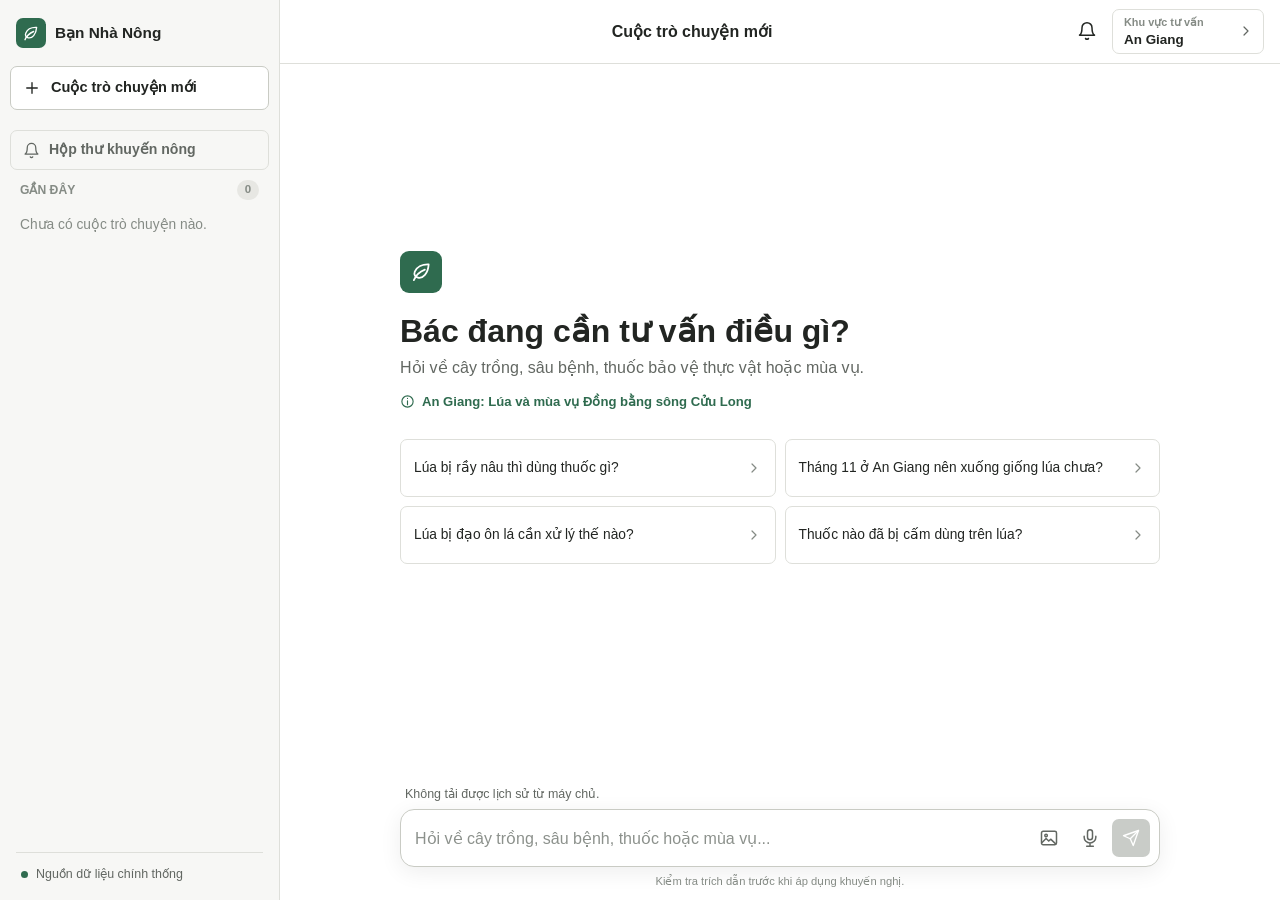
==== commit 4c02551b: "Fix UI image upload" ====
--- a/app/web/index.html
+++ b/app/web/index.html
@@ -8,7 +8,7 @@
   <title>Bạn Nhà Nông</title>
   <link rel="manifest" href="manifest.webmanifest" />
   <link rel="icon" href="icon.svg" type="image/svg+xml" />
-  <link rel="stylesheet" href="app.css" />
+  <link rel="stylesheet" href="app.css?v=26" />
 </head>
 <body>
   <svg class="icon-sprite" aria-hidden="true">
@@ -21,6 +21,7 @@
     <symbol id="icon-check" viewBox="0 0 24 24"><path d="m5 12 4 4L19 6"/></symbol>
     <symbol id="icon-send" viewBox="0 0 24 24"><path d="m22 2-7 20-4-9-9-4Z"/><path d="M22 2 11 13"/></symbol>
     <symbol id="icon-mic" viewBox="0 0 24 24"><rect x="9" y="2" width="6" height="12" rx="3"/><path d="M5 10v1a7 7 0 0 0 14 0v-1M12 18v4M8 22h8"/></symbol>
+    <symbol id="icon-image" viewBox="0 0 24 24"><rect x="3" y="4" width="18" height="16" rx="2"/><circle cx="8.5" cy="9" r="1.5"/><path d="m4 17 4.5-4.5 3.2 3.2 2.3-2.3 6 5.6"/></symbol>
     <symbol id="icon-clock" viewBox="0 0 24 24"><circle cx="12" cy="12" r="9"/><path d="M12 7v5l3 2"/></symbol>
     <symbol id="icon-external" viewBox="0 0 24 24"><path d="M14 4h6v6M20 4 10 14"/><path d="M18 13v6a1 1 0 0 1-1 1H5a1 1 0 0 1-1-1V7a1 1 0 0 1 1-1h6"/></symbol>
     <symbol id="icon-more" viewBox="0 0 24 24"><circle cx="5" cy="12" r="1" fill="currentColor" stroke="none"/><circle cx="12" cy="12" r="1" fill="currentColor" stroke="none"/><circle cx="19" cy="12" r="1" fill="currentColor" stroke="none"/></symbol>
@@ -35,7 +36,7 @@
   <div class="app-shell">
     <aside class="sidebar" id="sidebar" aria-label="Lịch sử trò chuyện">
       <div class="sidebar-head">
-        <a class="brand" href="#" id="brandHome" aria-label="Bạn Nhà Nông - trang chính">
+        <a class="brand" href="/" id="brandHome" aria-label="Bạn Nhà Nông - trang chính">
           <span class="brand-mark"><svg><use href="#icon-leaf"></use></svg></span>
           <span>Bạn Nhà Nông</span>
         </a>
@@ -128,10 +129,15 @@
 
       <footer class="composer-wrap" id="composerWrap">
         <p class="status-line" id="statusLine" role="status" aria-live="polite"></p>
+        <div class="image-preview" id="imagePreview" aria-label="Ảnh chuẩn bị gửi" hidden></div>
         <form class="composer" id="composer">
           <label class="sr-only" for="textInput">Nhập câu hỏi</label>
           <textarea id="textInput" rows="1" maxlength="2000" placeholder="Hỏi về cây trồng, sâu bệnh, thuốc hoặc mùa vụ..." autocomplete="off"></textarea>
           <div class="composer-actions">
+            <input id="imageInput" type="file" accept="image/jpeg,image/png,image/webp" multiple hidden />
+            <button type="button" id="imageBtn" class="composer-icon-btn" aria-label="Thêm ảnh" title="Thêm ảnh nhãn thuốc hoặc cây trồng">
+              <svg><use href="#icon-image"></use></svg>
+            </button>
             <button type="button" id="micBtn" class="composer-icon-btn" aria-label="Bắt đầu ghi âm" aria-pressed="false" title="Nhấn để nói">
               <svg class="mic-default"><use href="#icon-mic"></use></svg>
               <svg class="mic-recording"><use href="#icon-stop"></use></svg>
@@ -146,6 +152,6 @@
     </section>
   </div>
 
-  <script src="app.js"></script>
+  <script src="app.js?v=26"></script>
 </body>
 </html>
--- a/app/web/app.css
+++ b/app/web/app.css
@@ -25,7 +25,11 @@
 * { box-sizing: border-box; }
 
 html,
-body { height: 100%; }
+body {
+  width: 100%;
+  height: 100%;
+  min-height: 0;
+}
 
 body {
   margin: 0;
@@ -87,8 +91,11 @@
 .app-shell {
   display: grid;
   grid-template-columns: var(--sidebar-width) minmax(0, 1fr);
+  height: 100vh;
   height: 100dvh;
   min-height: 0;
+  max-height: 100dvh;
+  overflow: hidden;
 }
 
 /* Sidebar */
@@ -96,8 +103,11 @@
 .sidebar {
   z-index: 30;
   display: flex;
+  height: 100%;
   min-width: 0;
+  min-height: 0;
   flex-direction: column;
+  overflow: hidden;
   background: var(--sidebar);
   border-right: 1px solid var(--border);
   padding: 12px 10px;
@@ -106,6 +116,7 @@
 .sidebar-head {
   display: flex;
   height: 42px;
+  flex-shrink: 0;
   align-items: center;
   justify-content: space-between;
   padding: 0 6px;
@@ -195,10 +206,13 @@
 }
 
 .conversation-list {
+  flex: 1 1 auto;
   min-height: 0;
-  flex: 1;
   overflow-y: auto;
+  overflow-x: hidden;
   overscroll-behavior: contain;
+  scrollbar-gutter: stable;
+  padding-bottom: 8px;
 }
 
 .history-empty {
@@ -277,6 +291,7 @@
 
 .sidebar-foot {
   display: flex;
+  flex-shrink: 0;
   align-items: center;
   gap: 8px;
   margin: 10px 6px 0;
@@ -299,9 +314,12 @@
 
 .main-panel {
   display: grid;
+  height: 100%;
   min-width: 0;
   min-height: 0;
+  max-height: 100%;
   grid-template-rows: auto minmax(0, 1fr) auto;
+  overflow: hidden;
   background: var(--bg);
 }
 
@@ -452,6 +470,7 @@
 
 .chat {
   min-height: 0;
+  overflow-x: hidden;
   overflow-y: auto;
   overscroll-behavior: contain;
   scroll-behavior: smooth;
@@ -688,8 +707,13 @@
 .dose-row { padding: 13px; border-bottom: 1px solid var(--border); }
 .dose-row:last-child { border-bottom: 0; }
 .dose-product { margin: 0; font-size: 0.96rem; font-weight: 750; }
-.dose-ai { margin: 3px 0 8px; color: var(--text-soft); font-size: 0.82rem; }
+.dose-ai { margin: 3px 0 7px; color: var(--text-soft); font-size: 0.82rem; }
+.dose-guidance { margin: 0; padding: 8px 10px; border-radius: 6px; background: var(--accent-soft); color: #1f513b; font-size: 0.84rem; font-weight: 700; white-space: pre-line; }
+.dose-meta { display: flex; flex-wrap: wrap; align-items: center; gap: 6px; margin-top: 7px; }
 .dose-note { display: inline-flex; padding: 3px 7px; border-radius: 5px; background: var(--accent-soft); color: var(--accent); font-size: 0.74rem; font-weight: 700; }
+.dose-phi { display: inline-flex; padding: 3px 7px; border-radius: 5px; background: var(--warning-soft); color: var(--warning); font-size: 0.74rem; font-weight: 700; }
+.dose-source { display: inline-flex; padding: 3px 7px; border: 1px solid var(--border); border-radius: 5px; color: var(--text-soft); font-size: 0.74rem; font-weight: 650; text-decoration: none; }
+.dose-source:hover { border-color: var(--border-strong); color: var(--accent); }
 
 .citation-list { display: flex; flex-wrap: wrap; gap: 7px; margin-top: 14px; }
 .citation-link { display: inline-flex; max-width: 100%; align-items: center; gap: 6px; border: 1px solid var(--border); border-radius: 6px; padding: 6px 9px; color: var(--text-soft); text-decoration: none; font-size: 0.76rem; }
@@ -711,6 +735,24 @@
   color: var(--text-soft);
   font-size: 0.78rem;
   font-weight: 650;
+}
+
+.user-image-gallery {
+  display: flex;
+  width: min(86%, 620px);
+  flex-wrap: wrap;
+  justify-content: flex-end;
+  gap: 6px;
+  margin-bottom: 6px;
+}
+
+.user-image-gallery img {
+  width: min(160px, 100%);
+  flex: 0 1 160px;
+  aspect-ratio: 4 / 3;
+  border-radius: 10px;
+  object-fit: cover;
+  background: var(--surface-hover);
 }
 .answer-speech-btn:hover { border-color: var(--border-strong); background: var(--sidebar); color: var(--text); }
 .answer-speech-btn.is-speaking { border-color: var(--accent); background: var(--accent-soft); color: var(--accent); }
@@ -1106,7 +1148,10 @@
 /* Composer */
 
 .composer-wrap {
+  position: relative;
   z-index: 10;
+  min-height: 0;
+  overflow: visible;
   padding: 0 20px calc(10px + env(safe-area-inset-bottom));
   background: white;
 }
@@ -1121,6 +1166,46 @@
   color: var(--text-soft);
   font-size: 0.78rem;
 }
+
+.image-preview {
+  display: flex;
+  gap: 8px;
+  padding: 0 5px 8px;
+}
+
+.image-preview[hidden] { display: none; }
+
+.image-preview-item {
+  position: relative;
+  width: 72px;
+  height: 72px;
+}
+
+.image-preview-item img {
+  width: 100%;
+  height: 100%;
+  border: 1px solid var(--border);
+  border-radius: 9px;
+  object-fit: cover;
+  background: var(--surface-hover);
+}
+
+.image-preview-remove {
+  position: absolute;
+  top: -6px;
+  right: -6px;
+  display: grid;
+  width: 23px;
+  height: 23px;
+  place-items: center;
+  cursor: pointer;
+  border: 2px solid white;
+  border-radius: 50%;
+  background: #353936;
+  color: white;
+}
+
+.image-preview-remove svg { width: 12px; height: 12px; }
 
 .composer {
   display: flex;
@@ -1154,6 +1239,7 @@
 .composer textarea::placeholder { color: #8c918c; }
 .composer-actions { display: flex; flex: none; align-items: center; gap: 3px; }
 .composer-icon-btn { width: 38px; height: 38px; color: var(--text-soft); touch-action: manipulation; }
+.composer-icon-btn:disabled { cursor: default; opacity: .45; }
 .composer-icon-btn.is-recording { background: var(--danger-soft); color: var(--danger); }
 .composer-icon-btn.is-requesting { color: var(--accent); }
 .mic-recording { display: none; }
@@ -1222,6 +1308,7 @@
   .thread { padding-top: 24px; padding-bottom: 44px; }
   .exchange { margin-bottom: 28px; }
   .user-bubble,
+  .user-image-gallery,
   .edit-message-form,
   .revision-panel { max-width: 92%; width: auto; }
   .message-tools { opacity: 1; }
